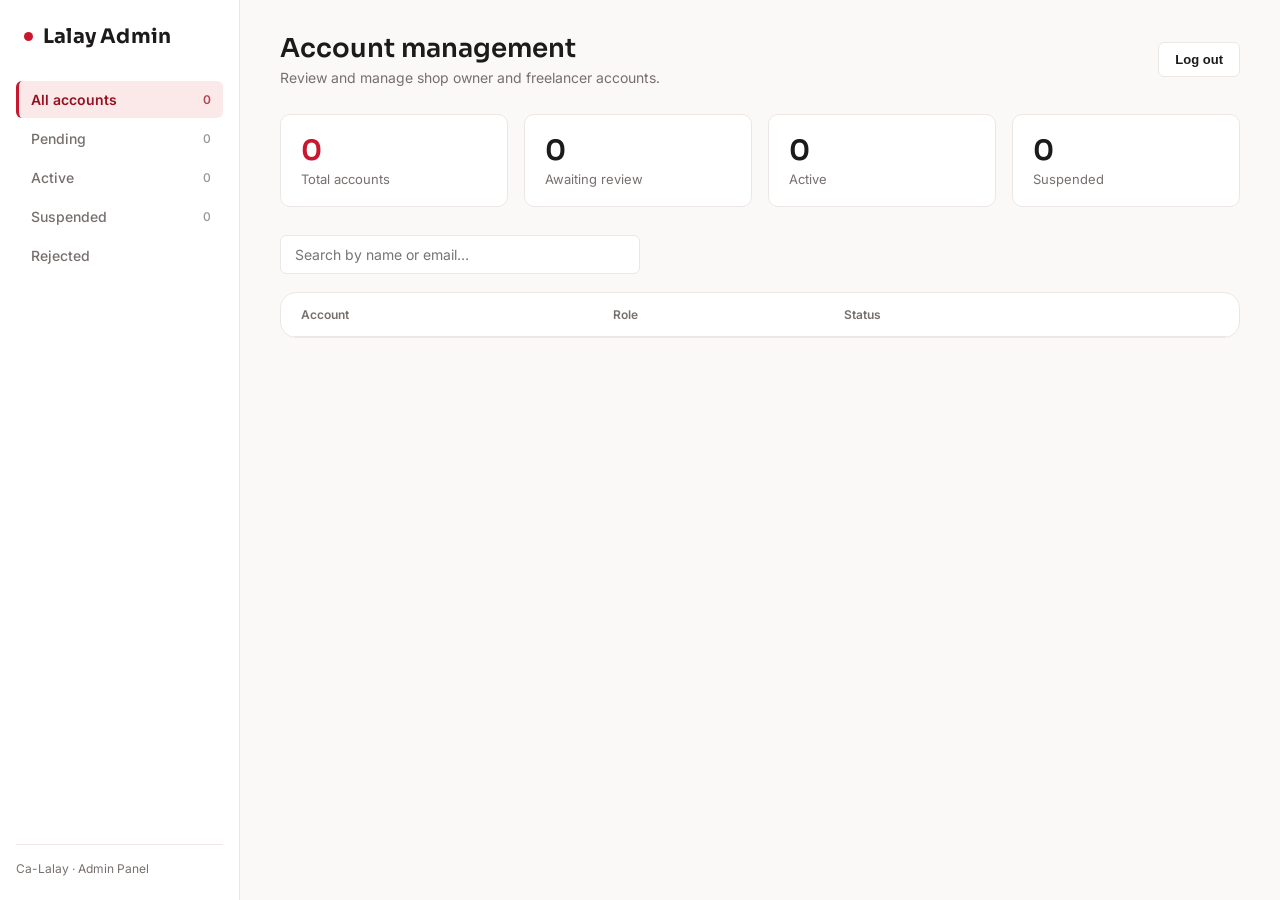
==== dashboard.html @ d4410b30 "initial commit" ====
<!doctype html>
<html lang="en">
  <head>
    <meta charset="UTF-8" />
    <meta name="viewport" content="width=device-width, initial-scale=1.0" />
    <title>Admin Dashboard</title>
    <link rel="preconnect" href="https://fonts.googleapis.com" />
    <link
      href="https://fonts.googleapis.com/css2?family=Inter:wght@400;500;600;700&family=Sora:wght@600;700&display=swap"
      rel="stylesheet"
    />
    <link rel="stylesheet" href="css/style.css" />
  </head>

  <body>
    <div class="shell">
      <!-- SIDEBAR -->
      <aside class="sidebar">
        <div class="brand-mark"><span class="dot"></span> Lalay Admin</div>

        <ul class="nav-group">
          <li
            class="nav-item is-active"
            data-filter="all"
            onclick="setFilter('all')"
          >
            <span>All accounts</span> <span class="count" id="countAll">0</span>
          </li>
          <li
            class="nav-item"
            data-filter="pending"
            onclick="setFilter('pending')"
          >
            <span>Pending</span> <span class="count" id="countPending">0</span>
          </li>
          <li
            class="nav-item"
            data-filter="active"
            onclick="setFilter('active')"
          >
            <span>Active</span> <span class="count" id="countActive">0</span>
          </li>
          <li
            class="nav-item"
            data-filter="suspended"
            onclick="setFilter('suspended')"
          >
            <span>Suspended</span>
            <span class="count" id="countSuspended">0</span>
          </li>
          <li
            class="nav-item"
            data-filter="rejected"
            onclick="setFilter('rejected')"
          >
            <span>Rejected</span>
          </li>
        </ul>

        <div class="sidebar-foot">Ca-Lalay &middot; Admin Panel</div>
      </aside>

      <!-- MAIN -->
      <main class="main">
        <div class="topbar">
          <div>
            <h1>Account management</h1>
            <p class="sub">
              Review and manage shop owner and freelancer accounts.
            </p>
          </div>
          <button id="logoutBtn" class="btn-logout">Log out</button>
        </div>

        <div class="stat-row">
          <div class="stat-card accent">
            <span class="value" id="countAllStat">0</span>
            <span class="label">Total accounts</span>
          </div>
          <div class="stat-card">
            <span class="value" id="countPendingStat">0</span>
            <span class="label">Awaiting review</span>
          </div>
          <div class="stat-card">
            <span class="value" id="countActiveStat">0</span>
            <span class="label">Active</span>
          </div>
          <div class="stat-card">
            <span class="value" id="countSuspendedStat">0</span>
            <span class="label">Suspended</span>
          </div>
        </div>

        <div class="toolbar">
          <input
            id="searchInput"
            class="search-input"
            type="text"
            placeholder="Search by name or email…"
          />
        </div>

        <div class="table-card">
          <table>
            <thead>
              <tr>
                <th>Account</th>
                <th>Role</th>
                <th>Status</th>
                <th></th>
              </tr>
            </thead>
            <tbody id="tableBody"></tbody>
          </table>

          <div id="emptyState" class="empty-state hidden">
            No accounts match this view.
          </div>
        </div>
      </main>
    </div>

    <!-- DETAIL PANEL -->
    <div id="panelOverlay" class="panel-overlay hidden">
      <div id="detailPanel" class="detail-panel">
        <div class="panel-header">
          <span>ACCOUNT DETAILS</span>
          <button id="closePanel" class="panel-close">&times;</button>
        </div>
        <div id="panelBody"></div>
      </div>
    </div>

    <!-- FULL IMAGE LIGHTBOX -->
    <div id="lightbox" class="lightbox hidden">
      <button id="closeLightbox" class="lightbox-close">&times;</button>
      <img id="lightboxImg" src="" alt="Submitted document" />
    </div>

    <script type="module" src="js/authCheck.js"></script>
    <script type="module" src="js/dashboard.js"></script>
  </body>
</html>
---- css/style.css ----
/* =========================================================
   TOKENS
========================================================= */
:root {
  --white: #ffffff;
  --surface: #faf9f8;
  --ink: #1c1a1a;
  --muted: #776f6d;
  --border: #ece7e5;

  --red: #c8172e;
  --red-dark: #96101f;
  --red-soft: #fbe9ea;

  --green: #1c7a45;
  --green-soft: #e7f5ec;
  --amber: #a6650a;
  --amber-soft: #fbf0dc;
  --orange: #b8501f;
  --orange-soft: #fbe9de;
  --slate: #3f3a39;
  --slate-soft: #ece9e8;

  --radius-sm: 6px;
  --radius-md: 10px;
  --radius-lg: 16px;

  --font-display: "Sora", sans-serif;
  --font-body: "Inter", sans-serif;
}

* {
  box-sizing: border-box;
}

html,
body {
  margin: 0;
  padding: 0;
  background: var(--surface);
  color: var(--ink);
  font-family: var(--font-body);
  -webkit-font-smoothing: antialiased;
}

.hidden {
  display: none !important;
}

/* =========================================================
   LOGIN PAGE
========================================================= */
.login-shell {
  min-height: 100vh;
  display: grid;
  grid-template-columns: 1.1fr 1fr;
}

.login-brand {
  background: linear-gradient(
    160deg,
    var(--red-dark) 0%,
    var(--red) 60%,
    #7a0c19 100%
  );
  color: var(--white);
  padding: 56px;
  display: flex;
  flex-direction: column;
  justify-content: space-between;
  position: relative;
  overflow: hidden;
}

.login-brand::after {
  content: "";
  position: absolute;
  right: -120px;
  bottom: -120px;
  width: 340px;
  height: 340px;
  border-radius: 50%;
  border: 1px solid rgba(255, 255, 255, 0.18);
}

.login-brand::before {
  content: "";
  position: absolute;
  right: -40px;
  bottom: -40px;
  width: 220px;
  height: 220px;
  border-radius: 50%;
  border: 1px solid rgba(255, 255, 255, 0.22);
}

.brand-mark {
  font-family: var(--font-display);
  font-weight: 700;
  font-size: 20px;
  letter-spacing: 0.01em;
  display: flex;
  align-items: center;
  gap: 10px;
}

.brand-mark .dot {
  width: 9px;
  height: 9px;
  background: var(--white);
  border-radius: 50%;
}

.brand-copy h1 {
  font-family: var(--font-display);
  font-size: 40px;
  line-height: 1.15;
  font-weight: 600;
  max-width: 9ch;
  margin: 0 0 16px;
}

.brand-copy p {
  font-size: 15px;
  line-height: 1.6;
  max-width: 34ch;
  color: rgba(255, 255, 255, 0.86);
  margin: 0;
}

.brand-foot {
  font-size: 13px;
  color: rgba(255, 255, 255, 0.7);
  position: relative;
  z-index: 1;
}

.login-form-side {
  display: flex;
  align-items: center;
  justify-content: center;
  padding: 40px;
}

.login-form-card {
  width: 100%;
  max-width: 360px;
}

.login-form-card h2 {
  font-family: var(--font-display);
  font-size: 24px;
  font-weight: 600;
  margin: 0 0 6px;
}

.login-form-card .sub {
  color: var(--muted);
  font-size: 14px;
  margin: 0 0 32px;
}

.field {
  margin-bottom: 18px;
}

.field label {
  display: block;
  font-size: 13px;
  font-weight: 600;
  color: var(--ink);
  margin-bottom: 6px;
}

.field input {
  width: 100%;
  padding: 11px 13px;
  border: 1px solid var(--border);
  border-radius: var(--radius-sm);
  font-size: 14px;
  font-family: var(--font-body);
  background: var(--white);
  transition:
    border-color 0.15s ease,
    box-shadow 0.15s ease;
}

.field input:focus {
  outline: none;
  border-color: var(--red);
  box-shadow: 0 0 0 3px var(--red-soft);
}

.error-msg {
  background: var(--red-soft);
  color: var(--red-dark);
  border: 1px solid #f3c6cb;
  padding: 10px 12px;
  border-radius: var(--radius-sm);
  font-size: 13px;
  margin-bottom: 18px;
}

.btn-primary {
  width: 100%;
  background: var(--red);
  color: var(--white);
  border: none;
  padding: 12px;
  border-radius: var(--radius-sm);
  font-size: 14px;
  font-weight: 600;
  font-family: var(--font-body);
  cursor: pointer;
  display: flex;
  align-items: center;
  justify-content: center;
  gap: 10px;
  transition: background 0.15s ease;
}

.btn-primary:hover {
  background: var(--red-dark);
}
.btn-primary:disabled {
  opacity: 0.75;
  cursor: default;
}

.spinner {
  width: 15px;
  height: 15px;
  border: 2px solid rgba(255, 255, 255, 0.4);
  border-top-color: var(--white);
  border-radius: 50%;
  animation: spin 0.7s linear infinite;
}

@keyframes spin {
  to {
    transform: rotate(360deg);
  }
}

.login-foot {
  text-align: center;
  color: var(--muted);
  font-size: 12.5px;
  margin-top: 22px;
}

@media (max-width: 860px) {
  .login-shell {
    grid-template-columns: 1fr;
  }
  .login-brand {
    display: none;
  }
}

/* =========================================================
   DASHBOARD SHELL
========================================================= */
.shell {
  display: grid;
  grid-template-columns: 240px 1fr;
  min-height: 100vh;
}

.sidebar {
  background: var(--white);
  border-right: 1px solid var(--border);
  padding: 24px 16px;
  display: flex;
  flex-direction: column;
}

.sidebar .brand-mark {
  color: var(--ink);
  padding: 0 8px;
  margin-bottom: 32px;
}

.sidebar .brand-mark .dot {
  background: var(--red);
}

.nav-group {
  list-style: none;
  margin: 0;
  padding: 0;
}

.nav-item {
  display: flex;
  align-items: center;
  justify-content: space-between;
  gap: 10px;
  padding: 10px 12px;
  border-radius: var(--radius-sm);
  color: var(--muted);
  font-size: 14px;
  font-weight: 500;
  cursor: pointer;
  margin-bottom: 2px;
  border-left: 3px solid transparent;
  transition:
    background 0.12s ease,
    color 0.12s ease;
}

.nav-item:hover {
  background: var(--surface);
  color: var(--ink);
}

.nav-item.is-active {
  background: var(--red-soft);
  color: var(--red-dark);
  border-left-color: var(--red);
  font-weight: 600;
}

.nav-item .count {
  font-size: 12px;
  color: inherit;
  opacity: 0.75;
}

.sidebar-foot {
  margin-top: auto;
  padding-top: 16px;
  border-top: 1px solid var(--border);
  font-size: 12px;
  color: var(--muted);
}

/* MAIN */
.main {
  padding: 32px 40px;
}

.topbar {
  display: flex;
  align-items: center;
  justify-content: space-between;
  margin-bottom: 28px;
}

.topbar h1 {
  font-family: var(--font-display);
  font-size: 26px;
  font-weight: 600;
  margin: 0;
}

.topbar .sub {
  color: var(--muted);
  font-size: 14px;
  margin: 4px 0 0;
}

.btn-logout {
  background: var(--white);
  border: 1px solid var(--border);
  color: var(--ink);
  padding: 9px 16px;
  border-radius: var(--radius-sm);
  font-size: 13px;
  font-weight: 600;
  cursor: pointer;
  transition:
    border-color 0.15s ease,
    color 0.15s ease;
}

.btn-logout:hover {
  border-color: var(--red);
  color: var(--red-dark);
}

/* STAT CARDS */
.stat-row {
  display: grid;
  grid-template-columns: repeat(4, 1fr);
  gap: 16px;
  margin-bottom: 28px;
}

.stat-card {
  background: var(--white);
  border: 1px solid var(--border);
  border-radius: var(--radius-md);
  padding: 18px 20px;
}

.stat-card .value {
  font-family: var(--font-display);
  font-size: 28px;
  font-weight: 600;
  display: block;
}

.stat-card .label {
  font-size: 13px;
  color: var(--muted);
  margin-top: 2px;
}

.stat-card.accent .value {
  color: var(--red);
}

/* SEARCH */
.toolbar {
  margin-bottom: 18px;
}

.search-input {
  width: 100%;
  max-width: 360px;
  padding: 10px 14px;
  border: 1px solid var(--border);
  border-radius: var(--radius-sm);
  font-size: 14px;
  font-family: var(--font-body);
  background: var(--white);
}

.search-input:focus {
  outline: none;
  border-color: var(--red);
  box-shadow: 0 0 0 3px var(--red-soft);
}

/* TABLE */
.table-card {
  background: var(--white);
  border: 1px solid var(--border);
  border-radius: var(--radius-lg);
  overflow: hidden;
}

table {
  width: 100%;
  border-collapse: collapse;
}

thead th {
  text-align: left;
  font-size: 12px;
  font-weight: 600;
  color: var(--muted);
  padding: 14px 20px;
  border-bottom: 1px solid var(--border);
}

tbody td {
  padding: 14px 20px;
  border-bottom: 1px solid var(--border);
  font-size: 14px;
  vertical-align: middle;
}

tbody tr:last-child td {
  border-bottom: none;
}
tbody tr:hover {
  background: var(--surface);
}

.account-cell {
  display: flex;
  align-items: center;
  gap: 12px;
}

.avatar {
  width: 36px;
  height: 36px;
  border-radius: 50%;
  overflow: hidden;
  display: flex;
  align-items: center;
  justify-content: center;
  background: var(--red-soft);
  color: var(--red-dark);
  font-weight: 600;
  font-size: 13px;
  flex-shrink: 0;
}

.avatar.avatar-lg {
  width: 56px;
  height: 56px;
  font-size: 18px;
}
.avatar-img {
  width: 100%;
  height: 100%;
  object-fit: cover;
}

.account-info {
  display: flex;
  flex-direction: column;
}
.account-name {
  font-weight: 600;
}
.account-email {
  font-size: 12.5px;
  color: var(--muted);
}

.role-pill {
  font-size: 12.5px;
  color: var(--slate);
  background: var(--slate-soft);
  padding: 4px 10px;
  border-radius: 100px;
}

.badge {
  display: inline-block;
  font-size: 11.5px;
  font-weight: 700;
  letter-spacing: 0.02em;
  padding: 4px 10px;
  border-radius: 100px;
}

.badge-active {
  background: var(--green-soft);
  color: var(--green);
}
.badge-pending {
  background: var(--amber-soft);
  color: var(--amber);
}
.badge-suspended {
  background: var(--orange-soft);
  color: var(--orange);
}
.badge-rejected {
  background: var(--red-soft);
  color: var(--red-dark);
}
.badge-terminated {
  background: var(--slate-soft);
  color: var(--slate);
}
.badge-default {
  background: var(--slate-soft);
  color: var(--slate);
}

.col-actions {
  text-align: right;
}

.viewBtn {
  background: var(--white);
  border: 1px solid var(--border);
  color: var(--ink);
  padding: 7px 14px;
  border-radius: var(--radius-sm);
  font-size: 13px;
  font-weight: 600;
  cursor: pointer;
  transition:
    border-color 0.15s ease,
    color 0.15s ease;
}

.viewBtn:hover {
  border-color: var(--red);
  color: var(--red-dark);
}

.empty-state {
  text-align: center;
  padding: 60px 20px;
  color: var(--muted);
  font-size: 14px;
}

/* =========================================================
   DETAIL PANEL (slide-in)
========================================================= */
.panel-overlay {
  position: fixed;
  inset: 0;
  background: rgba(28, 26, 26, 0);
  display: flex;
  justify-content: flex-end;
  z-index: 50;
  transition: background 0.2s ease;
}

.panel-overlay.is-open {
  background: rgba(28, 26, 26, 0.4);
}

.detail-panel {
  width: 400px;
  max-width: 90vw;
  height: 100%;
  background: var(--white);
  box-shadow: -12px 0 30px rgba(28, 26, 26, 0.08);
  padding: 28px;
  transform: translateX(100%);
  transition: transform 0.22s ease;
  overflow-y: auto;
}

.panel-overlay.is-open .detail-panel {
  transform: translateX(0);
}

.panel-header {
  display: flex;
  justify-content: space-between;
  align-items: center;
  margin-bottom: 20px;
}

.panel-header span {
  font-size: 12px;
  font-weight: 700;
  letter-spacing: 0.04em;
  color: var(--muted);
}

.panel-close {
  background: none;
  border: none;
  font-size: 18px;
  color: var(--muted);
  cursor: pointer;
  line-height: 1;
  padding: 4px;
}

.panel-close:hover {
  color: var(--red);
}

.panel-hero {
  display: flex;
  align-items: center;
  gap: 14px;
  margin-bottom: 22px;
}

.panel-hero h3 {
  font-family: var(--font-display);
  font-size: 18px;
  font-weight: 600;
  margin: 0 0 6px;
}

.detail-list {
  display: grid;
  gap: 14px;
  margin: 0 0 26px;
}

.detail-list > div {
  display: flex;
  justify-content: space-between;
  gap: 12px;
  padding-bottom: 12px;
  border-bottom: 1px solid var(--border);
}

.detail-list dt {
  font-size: 12.5px;
  color: var(--muted);
  font-weight: 600;
}

.detail-list dd {
  margin: 0;
  font-size: 13.5px;
  text-align: right;
}

.doc-section {
  margin-bottom: 26px;
}

.doc-label {
  display: block;
  font-size: 12.5px;
  font-weight: 600;
  color: var(--muted);
  margin-bottom: 10px;
}

.doc-thumb {
  position: relative;
  display: block;
  width: 100%;
  padding: 0;
  border: 1px solid var(--border);
  border-radius: var(--radius-md);
  overflow: hidden;
  cursor: pointer;
  background: var(--surface);
}

.doc-thumb img {
  display: block;
  width: 100%;
  height: 160px;
  object-fit: cover;
}

.doc-thumb-hint {
  position: absolute;
  inset: auto 0 0 0;
  background: rgba(28, 26, 26, 0.65);
  color: var(--white);
  font-size: 12px;
  font-weight: 600;
  text-align: center;
  padding: 8px;
  opacity: 0;
  transition: opacity 0.15s ease;
}

.doc-thumb:hover .doc-thumb-hint {
  opacity: 1;
}

.doc-empty {
  font-size: 13px;
  color: var(--muted);
  margin: 0;
}

.panel-actions {
  display: grid;
  grid-template-columns: 1fr 1fr 1fr;
  gap: 10px;
}

/* =========================================================
   LIGHTBOX (full document view)
========================================================= */
.lightbox {
  position: fixed;
  inset: 0;
  z-index: 60;
  background: rgba(20, 18, 18, 0);
  display: flex;
  align-items: center;
  justify-content: center;
  padding: 40px;
  transition: background 0.2s ease;
}

.lightbox.is-open {
  background: rgba(20, 18, 18, 0.82);
}

.lightbox img {
  max-width: 100%;
  max-height: 100%;
  border-radius: var(--radius-md);
  opacity: 0;
  transform: scale(0.97);
  transition:
    opacity 0.2s ease,
    transform 0.2s ease;
}

.lightbox.is-open img {
  opacity: 1;
  transform: scale(1);
}

.lightbox-close {
  position: absolute;
  top: 24px;
  right: 28px;
  background: none;
  border: none;
  color: var(--white);
  font-size: 30px;
  line-height: 1;
  cursor: pointer;
}

.action-btn {
  border: none;
  padding: 11px;
  border-radius: var(--radius-sm);
  font-size: 13px;
  font-weight: 600;
  cursor: pointer;
  color: var(--white);
  transition: filter 0.12s ease;
}

.action-btn:hover {
  filter: brightness(0.92);
}

.action-approve {
  background: var(--green);
}
.action-reject {
  background: var(--red);
}
.action-suspend {
  background: var(--orange);
}

@media (max-width: 960px) {
  .shell {
    grid-template-columns: 1fr;
  }
  .sidebar {
    border-right: none;
    border-bottom: 1px solid var(--border);
    flex-direction: row;
    overflow-x: auto;
    align-items: center;
  }
  .sidebar .brand-mark {
    margin-bottom: 0;
    margin-right: 16px;
  }
  .nav-group {
    display: flex;
    gap: 4px;
  }
  .nav-item {
    border-left: none;
    border-bottom: 3px solid transparent;
    white-space: nowrap;
  }
  .nav-item.is-active {
    border-left-color: transparent;
    border-bottom-color: var(--red);
  }
  .sidebar-foot {
    display: none;
  }
  .main {
    padding: 24px;
  }
  .stat-row {
    grid-template-columns: repeat(2, 1fr);
  }
}
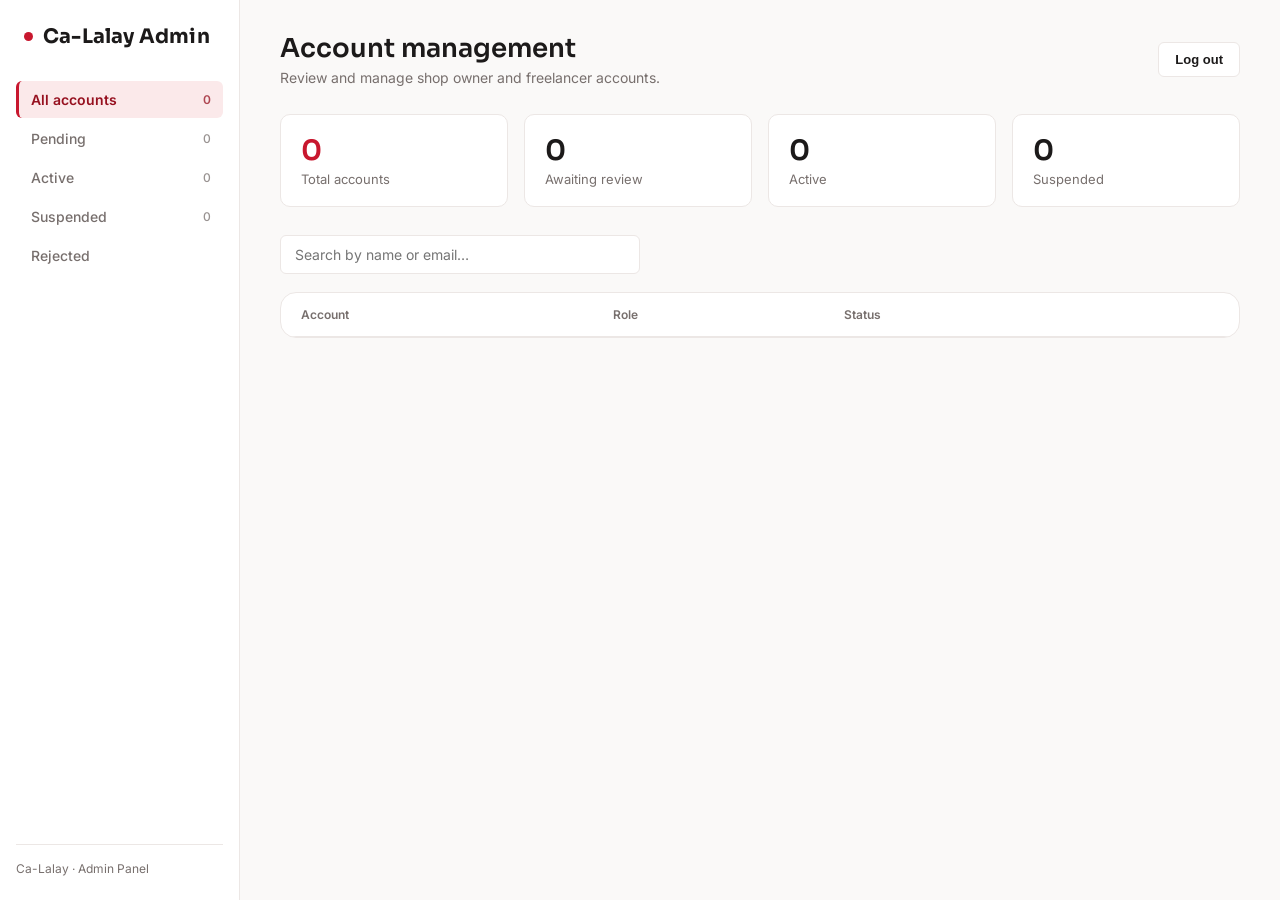
==== commit 296cf1b9: "text changes" ====
--- a/dashboard.html
+++ b/dashboard.html
@@ -16,7 +16,7 @@
     <div class="shell">
       <!-- SIDEBAR -->
       <aside class="sidebar">
-        <div class="brand-mark"><span class="dot"></span> Lalay Admin</div>
+        <div class="brand-mark"><span class="dot"></span> Ca-Lalay Admin</div>
 
         <ul class="nav-group">
           <li
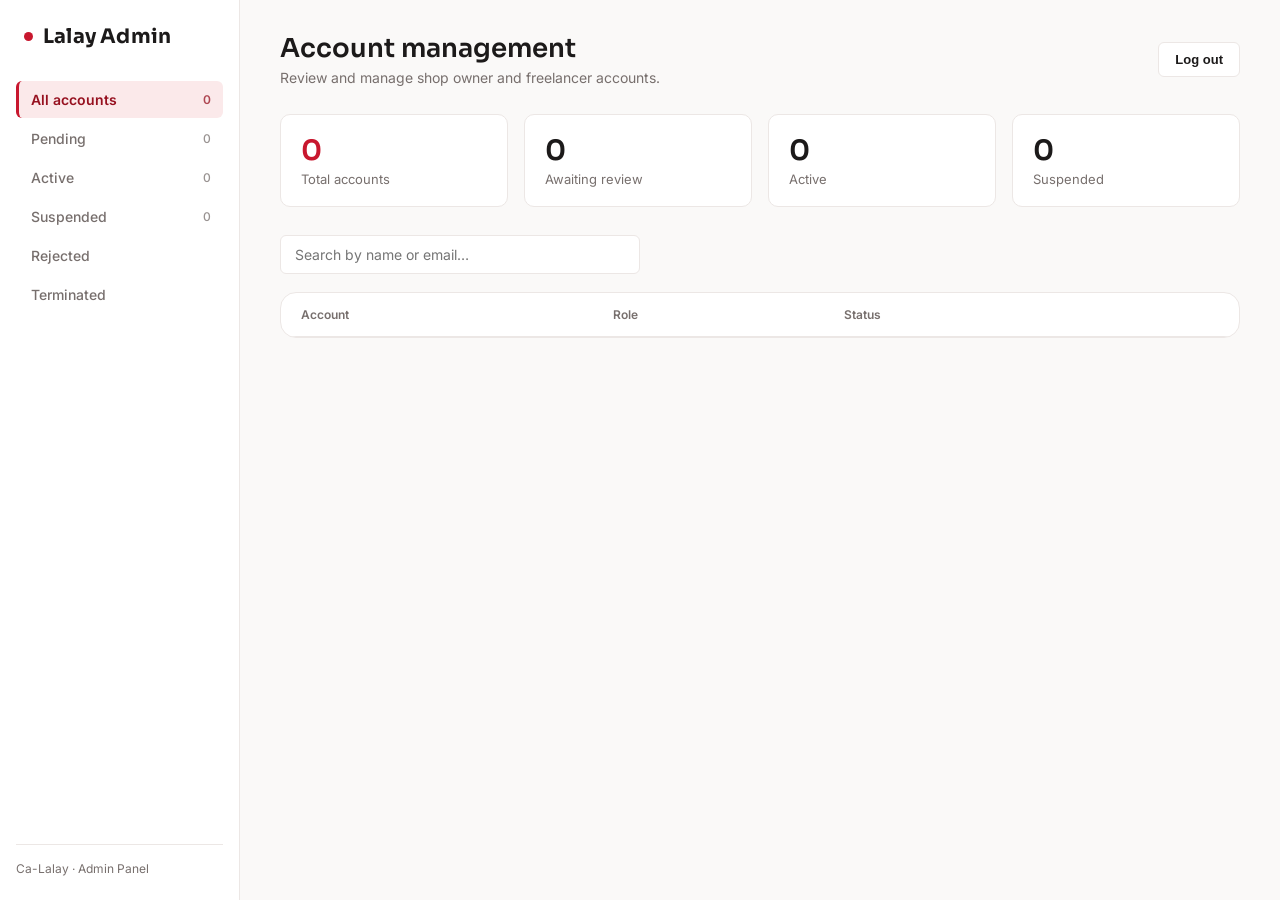
==== commit a48536b4: "updated flow" ====
--- a/dashboard.html
+++ b/dashboard.html
@@ -16,7 +16,7 @@
     <div class="shell">
       <!-- SIDEBAR -->
       <aside class="sidebar">
-        <div class="brand-mark"><span class="dot"></span> Ca-Lalay Admin</div>
+        <div class="brand-mark"><span class="dot"></span> Lalay Admin</div>
 
         <ul class="nav-group">
           <li
@@ -54,6 +54,13 @@
             onclick="setFilter('rejected')"
           >
             <span>Rejected</span>
+          </li>
+          <li
+            class="nav-item"
+            data-filter="terminated"
+            onclick="setFilter('terminated')"
+          >
+            <span>Terminated</span>
           </li>
         </ul>
 
@@ -137,6 +144,25 @@
       <img id="lightboxImg" src="" alt="Submitted document" />
     </div>
 
+    <!-- REASON MODAL (reject / suspend) -->
+    <div id="reasonModal" class="reason-overlay hidden">
+      <div class="reason-modal">
+        <h3 id="reasonModalTitle">Provide a reason</h3>
+        <textarea
+          id="reasonInput"
+          rows="4"
+          placeholder="Enter reason…"
+        ></textarea>
+        <p id="reasonError" class="error-msg hidden"></p>
+        <div class="reason-actions">
+          <button id="reasonCancelBtn" class="btn-logout">Cancel</button>
+          <button id="reasonConfirmBtn" class="btn-primary reason-confirm">
+            Confirm
+          </button>
+        </div>
+      </div>
+    </div>
+
     <script type="module" src="js/authCheck.js"></script>
     <script type="module" src="js/dashboard.js"></script>
   </body>
--- a/css/style.css
+++ b/css/style.css
@@ -741,9 +741,18 @@
 }
 
 .panel-actions {
-  display: grid;
-  grid-template-columns: 1fr 1fr 1fr;
+  display: flex;
+  flex-wrap: wrap;
   gap: 10px;
+}
+
+.panel-actions .action-btn {
+  flex: 1 1 auto;
+  min-width: 120px;
+}
+
+.panel-actions .doc-empty {
+  width: 100%;
 }
 
 /* =========================================================
@@ -793,6 +802,80 @@
   cursor: pointer;
 }
 
+/* =========================================================
+   REASON MODAL (reject / suspend)
+========================================================= */
+.reason-overlay {
+  position: fixed;
+  inset: 0;
+  z-index: 70;
+  background: rgba(28, 26, 26, 0);
+  display: flex;
+  align-items: center;
+  justify-content: center;
+  padding: 20px;
+  transition: background 0.2s ease;
+}
+
+.reason-overlay.is-open {
+  background: rgba(28, 26, 26, 0.45);
+}
+
+.reason-modal {
+  width: 100%;
+  max-width: 420px;
+  background: var(--white);
+  border-radius: var(--radius-lg);
+  padding: 26px;
+  transform: translateY(10px) scale(0.98);
+  opacity: 0;
+  transition:
+    transform 0.2s ease,
+    opacity 0.2s ease;
+}
+
+.reason-overlay.is-open .reason-modal {
+  transform: translateY(0) scale(1);
+  opacity: 1;
+}
+
+.reason-modal h3 {
+  font-family: var(--font-display);
+  font-size: 18px;
+  font-weight: 600;
+  margin: 0 0 16px;
+}
+
+.reason-modal textarea {
+  width: 100%;
+  border: 1px solid var(--border);
+  border-radius: var(--radius-sm);
+  padding: 11px 13px;
+  font-size: 14px;
+  font-family: var(--font-body);
+  resize: vertical;
+  min-height: 90px;
+  margin-bottom: 12px;
+}
+
+.reason-modal textarea:focus {
+  outline: none;
+  border-color: var(--red);
+  box-shadow: 0 0 0 3px var(--red-soft);
+}
+
+.reason-actions {
+  display: flex;
+  justify-content: flex-end;
+  gap: 10px;
+  margin-top: 6px;
+}
+
+.reason-confirm {
+  width: auto;
+  padding: 10px 20px;
+}
+
 .action-btn {
   border: none;
   padding: 11px;
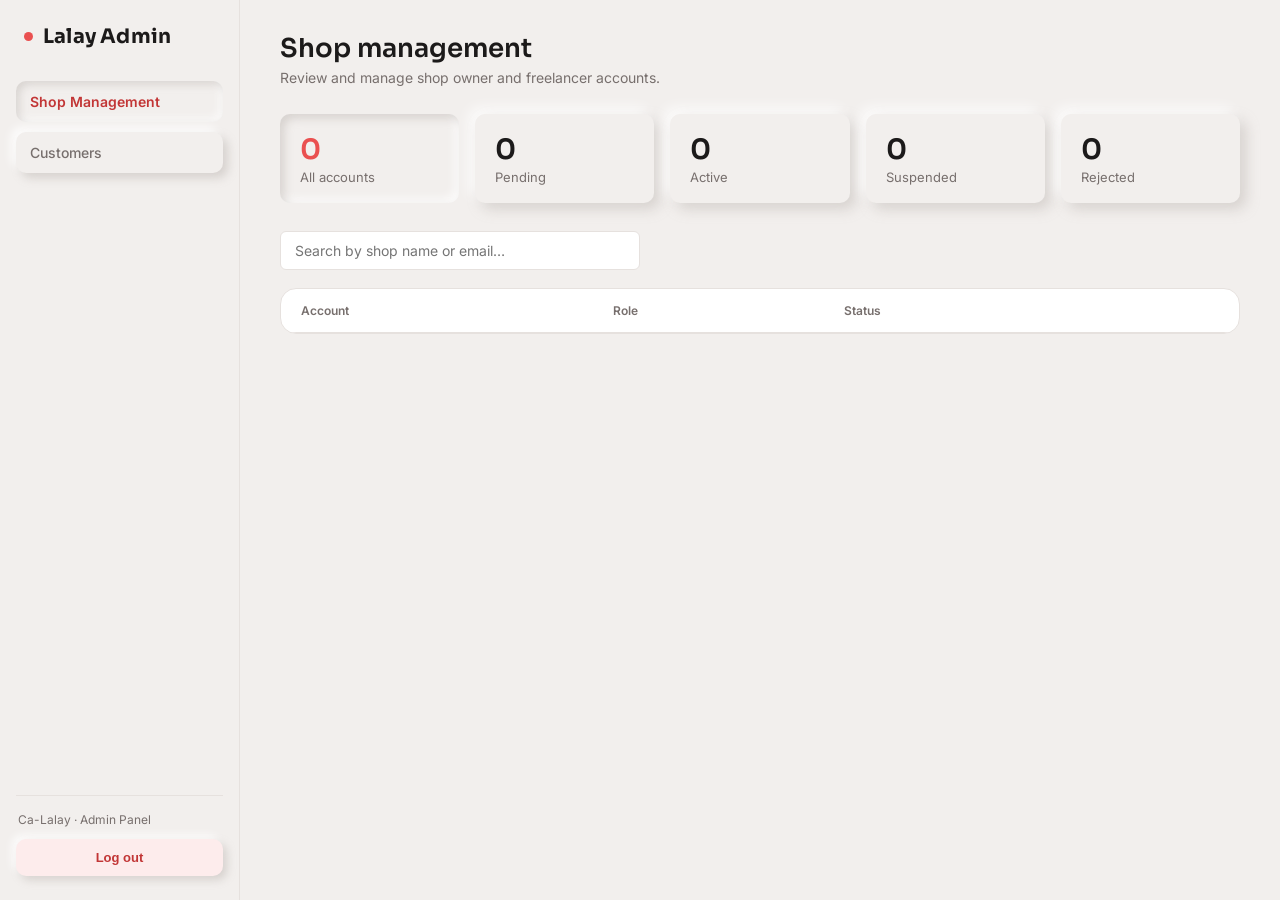
==== commit 24a58ffa: "shop account suspension: disable also all the services of the shop that is suspended" ====
--- a/dashboard.html
+++ b/dashboard.html
@@ -21,109 +21,145 @@
         <ul class="nav-group">
           <li
             class="nav-item is-active"
-            data-filter="all"
-            onclick="setFilter('all')"
+            data-view="shop"
+            onclick="setView('shop')"
           >
-            <span>All accounts</span> <span class="count" id="countAll">0</span>
+            <span>Shop Management</span>
+            <span id="navPendingBadge" class="nav-badge hidden">0</span>
           </li>
           <li
             class="nav-item"
-            data-filter="pending"
-            onclick="setFilter('pending')"
+            data-view="customers"
+            onclick="setView('customers')"
           >
-            <span>Pending</span> <span class="count" id="countPending">0</span>
-          </li>
-          <li
-            class="nav-item"
-            data-filter="active"
-            onclick="setFilter('active')"
-          >
-            <span>Active</span> <span class="count" id="countActive">0</span>
-          </li>
-          <li
-            class="nav-item"
-            data-filter="suspended"
-            onclick="setFilter('suspended')"
-          >
-            <span>Suspended</span>
-            <span class="count" id="countSuspended">0</span>
-          </li>
-          <li
-            class="nav-item"
-            data-filter="rejected"
-            onclick="setFilter('rejected')"
-          >
-            <span>Rejected</span>
-          </li>
-          <li
-            class="nav-item"
-            data-filter="terminated"
-            onclick="setFilter('terminated')"
-          >
-            <span>Terminated</span>
+            <span>Customers</span>
           </li>
         </ul>
 
-        <div class="sidebar-foot">Ca-Lalay &middot; Admin Panel</div>
+        <div class="sidebar-foot">
+          <p class="sidebar-caption">Ca-Lalay &middot; Admin Panel</p>
+          <button id="logoutBtn" class="btn-logout">Log out</button>
+        </div>
       </aside>
 
       <!-- MAIN -->
       <main class="main">
         <div class="topbar">
           <div>
-            <h1>Account management</h1>
-            <p class="sub">
+            <h1 id="topbarTitle">Shop management</h1>
+            <p class="sub" id="topbarSub">
               Review and manage shop owner and freelancer accounts.
             </p>
           </div>
-          <button id="logoutBtn" class="btn-logout">Log out</button>
-        </div>
-
-        <div class="stat-row">
-          <div class="stat-card accent">
-            <span class="value" id="countAllStat">0</span>
-            <span class="label">Total accounts</span>
-          </div>
-          <div class="stat-card">
-            <span class="value" id="countPendingStat">0</span>
-            <span class="label">Awaiting review</span>
-          </div>
-          <div class="stat-card">
-            <span class="value" id="countActiveStat">0</span>
-            <span class="label">Active</span>
-          </div>
-          <div class="stat-card">
-            <span class="value" id="countSuspendedStat">0</span>
-            <span class="label">Suspended</span>
-          </div>
-        </div>
-
-        <div class="toolbar">
-          <input
-            id="searchInput"
-            class="search-input"
-            type="text"
-            placeholder="Search by name or email…"
-          />
-        </div>
-
-        <div class="table-card">
-          <table>
-            <thead>
-              <tr>
-                <th>Account</th>
-                <th>Role</th>
-                <th>Status</th>
-                <th></th>
-              </tr>
-            </thead>
-            <tbody id="tableBody"></tbody>
-          </table>
-
-          <div id="emptyState" class="empty-state hidden">
-            No accounts match this view.
-          </div>
-        </div>
+        </div>
+
+        <!-- SHOP MANAGEMENT VIEW -->
+        <section id="shopView">
+          <div class="filter-row">
+            <button
+              type="button"
+              class="filter-card is-active"
+              data-filter="all"
+              onclick="setShopFilter('all')"
+            >
+              <span class="filter-value" id="countAllValue">0</span>
+              <span class="filter-label">All accounts</span>
+            </button>
+            <button
+              type="button"
+              class="filter-card"
+              data-filter="pending"
+              onclick="setShopFilter('pending')"
+            >
+              <span class="filter-value" id="countPendingValue">0</span>
+              <span class="filter-label">Pending</span>
+            </button>
+            <button
+              type="button"
+              class="filter-card"
+              data-filter="active"
+              onclick="setShopFilter('active')"
+            >
+              <span class="filter-value" id="countActiveValue">0</span>
+              <span class="filter-label">Active</span>
+            </button>
+            <button
+              type="button"
+              class="filter-card"
+              data-filter="suspended"
+              onclick="setShopFilter('suspended')"
+            >
+              <span class="filter-value" id="countSuspendedValue">0</span>
+              <span class="filter-label">Suspended</span>
+            </button>
+            <button
+              type="button"
+              class="filter-card"
+              data-filter="rejected"
+              onclick="setShopFilter('rejected')"
+            >
+              <span class="filter-value" id="countRejectedValue">0</span>
+              <span class="filter-label">Rejected</span>
+            </button>
+          </div>
+
+          <div class="toolbar">
+            <input
+              id="searchInput"
+              class="search-input"
+              type="text"
+              placeholder="Search by shop name or email…"
+            />
+          </div>
+
+          <div class="table-card">
+            <table>
+              <thead>
+                <tr>
+                  <th>Account</th>
+                  <th>Role</th>
+                  <th>Status</th>
+                  <th></th>
+                </tr>
+              </thead>
+              <tbody id="tableBody"></tbody>
+            </table>
+
+            <div id="emptyState" class="empty-state hidden">
+              No accounts match this view.
+            </div>
+          </div>
+        </section>
+
+        <!-- CUSTOMERS VIEW -->
+        <section id="customersView" class="hidden">
+          <div class="toolbar">
+            <input
+              id="customerSearchInput"
+              class="search-input"
+              type="text"
+              placeholder="Search by name or email…"
+            />
+          </div>
+
+          <div class="table-card">
+            <table>
+              <thead>
+                <tr>
+                  <th>Customer</th>
+                  <th>Contact</th>
+                  <th>Status</th>
+                  <th></th>
+                </tr>
+              </thead>
+              <tbody id="customerTableBody"></tbody>
+            </table>
+
+            <div id="customerEmptyState" class="empty-state hidden">
+              No customers match your search.
+            </div>
+          </div>
+        </section>
       </main>
     </div>
 
@@ -155,8 +191,22 @@
         ></textarea>
         <p id="reasonError" class="error-msg hidden"></p>
         <div class="reason-actions">
-          <button id="reasonCancelBtn" class="btn-logout">Cancel</button>
+          <button id="reasonCancelBtn" class="btn-secondary">Cancel</button>
           <button id="reasonConfirmBtn" class="btn-primary reason-confirm">
+            Confirm
+          </button>
+        </div>
+      </div>
+    </div>
+
+    <!-- CONFIRM MODAL (approve, etc.) -->
+    <div id="confirmModal" class="reason-overlay hidden">
+      <div class="reason-modal">
+        <h3 id="confirmModalTitle">Confirm action</h3>
+        <p id="confirmModalMessage" class="confirm-message"></p>
+        <div class="reason-actions">
+          <button id="confirmCancelBtn" class="btn-secondary">Cancel</button>
+          <button id="confirmConfirmBtn" class="btn-primary reason-confirm">
             Confirm
           </button>
         </div>
--- a/css/style.css
+++ b/css/style.css
@@ -3,14 +3,15 @@
 ========================================================= */
 :root {
   --white: #ffffff;
-  --surface: #faf9f8;
+  --surface: #f2efed;
   --ink: #1c1a1a;
   --muted: #776f6d;
-  --border: #ece7e5;
-
-  --red: #c8172e;
-  --red-dark: #96101f;
-  --red-soft: #fbe9ea;
+  --border: #e6e1de;
+
+  --red: #ea5050;
+  --red-dark: #c23636;
+  --red-darker: #8f2323;
+  --red-soft: #fdecec;
 
   --green: #1c7a45;
   --green-soft: #e7f5ec;
@@ -25,6 +26,9 @@
   --radius-md: 10px;
   --radius-lg: 16px;
 
+  --neu-light: rgba(255, 255, 255, 0.85);
+  --neu-dark: rgba(163, 155, 150, 0.35);
+
   --font-display: "Sora", sans-serif;
   --font-body: "Inter", sans-serif;
 }
@@ -47,6 +51,18 @@
   display: none !important;
 }
 
+.neu-raised {
+  box-shadow:
+    6px 6px 14px var(--neu-dark),
+    -6px -6px 14px var(--neu-light);
+}
+
+.neu-inset {
+  box-shadow:
+    inset 4px 4px 10px var(--neu-dark),
+    inset -4px -4px 10px var(--neu-light);
+}
+
 /* =========================================================
    LOGIN PAGE
 ========================================================= */
@@ -61,7 +77,7 @@
     160deg,
     var(--red-dark) 0%,
     var(--red) 60%,
-    #7a0c19 100%
+    var(--red-darker) 100%
   );
   color: var(--white);
   padding: 56px;
@@ -268,7 +284,7 @@
 }
 
 .sidebar {
-  background: var(--white);
+  background: var(--surface);
   border-right: 1px solid var(--border);
   padding: 24px 16px;
   display: flex;
@@ -296,43 +312,59 @@
   align-items: center;
   justify-content: space-between;
   gap: 10px;
-  padding: 10px 12px;
-  border-radius: var(--radius-sm);
+  padding: 12px 14px;
+  border-radius: var(--radius-md);
   color: var(--muted);
   font-size: 14px;
   font-weight: 500;
   cursor: pointer;
-  margin-bottom: 2px;
-  border-left: 3px solid transparent;
+  margin-bottom: 10px;
+  background: var(--surface);
+  box-shadow:
+    5px 5px 10px var(--neu-dark),
+    -5px -5px 10px var(--neu-light);
   transition:
-    background 0.12s ease,
-    color 0.12s ease;
+    box-shadow 0.15s ease,
+    color 0.15s ease;
 }
 
 .nav-item:hover {
-  background: var(--surface);
   color: var(--ink);
 }
 
 .nav-item.is-active {
-  background: var(--red-soft);
   color: var(--red-dark);
-  border-left-color: var(--red);
-  font-weight: 600;
-}
-
-.nav-item .count {
-  font-size: 12px;
-  color: inherit;
-  opacity: 0.75;
+  font-weight: 600;
+  box-shadow:
+    inset 3px 3px 8px var(--neu-dark),
+    inset -3px -3px 8px var(--neu-light);
+}
+
+.nav-badge {
+  background: var(--red);
+  color: var(--white);
+  font-size: 11px;
+  font-weight: 700;
+  min-width: 20px;
+  height: 20px;
+  padding: 0 6px;
+  border-radius: 100px;
+  display: inline-flex;
+  align-items: center;
+  justify-content: center;
 }
 
 .sidebar-foot {
   margin-top: auto;
   padding-top: 16px;
   border-top: 1px solid var(--border);
+}
+
+.sidebar-caption {
   font-size: 12px;
   color: var(--muted);
+  margin: 0 0 12px;
+  padding: 0 2px;
 }
 
 /* MAIN */
@@ -361,54 +393,79 @@
 }
 
 .btn-logout {
-  background: var(--white);
-  border: 1px solid var(--border);
-  color: var(--ink);
-  padding: 9px 16px;
-  border-radius: var(--radius-sm);
+  width: 100%;
+  background: var(--red-soft);
+  border: none;
+  color: var(--red-dark);
+  padding: 11px 16px;
+  border-radius: var(--radius-md);
   font-size: 13px;
   font-weight: 600;
   cursor: pointer;
+  box-shadow:
+    4px 4px 9px var(--neu-dark),
+    -4px -4px 9px var(--neu-light);
   transition:
-    border-color 0.15s ease,
-    color 0.15s ease;
+    box-shadow 0.15s ease,
+    background 0.15s ease;
 }
 
 .btn-logout:hover {
-  border-color: var(--red);
-  color: var(--red-dark);
-}
-
-/* STAT CARDS */
-.stat-row {
+  background: var(--red);
+  color: var(--white);
+}
+
+/* FILTER / STAT CARDS */
+.filter-row {
   display: grid;
-  grid-template-columns: repeat(4, 1fr);
+  grid-template-columns: repeat(5, 1fr);
   gap: 16px;
   margin-bottom: 28px;
 }
 
-.stat-card {
-  background: var(--white);
-  border: 1px solid var(--border);
+.filter-card {
+  background: var(--surface);
+  border: none;
   border-radius: var(--radius-md);
   padding: 18px 20px;
-}
-
-.stat-card .value {
+  text-align: left;
+  cursor: pointer;
+  font-family: var(--font-body);
+  box-shadow:
+    6px 6px 14px var(--neu-dark),
+    -6px -6px 14px var(--neu-light);
+  transition: box-shadow 0.15s ease;
+}
+
+.filter-card:hover {
+  box-shadow:
+    3px 3px 8px var(--neu-dark),
+    -3px -3px 8px var(--neu-light);
+}
+
+.filter-card.is-active {
+  box-shadow:
+    inset 4px 4px 10px var(--neu-dark),
+    inset -4px -4px 10px var(--neu-light);
+}
+
+.filter-value {
   font-family: var(--font-display);
   font-size: 28px;
   font-weight: 600;
   display: block;
-}
-
-.stat-card .label {
+  color: var(--ink);
+}
+
+.filter-card.is-active .filter-value {
+  color: var(--red);
+}
+
+.filter-label {
   font-size: 13px;
   color: var(--muted);
   margin-top: 2px;
-}
-
-.stat-card.accent .value {
-  color: var(--red);
+  display: block;
 }
 
 /* SEARCH */
@@ -546,10 +603,6 @@
   background: var(--red-soft);
   color: var(--red-dark);
 }
-.badge-terminated {
-  background: var(--slate-soft);
-  color: var(--slate);
-}
 .badge-default {
   background: var(--slate-soft);
   color: var(--slate);
@@ -560,22 +613,22 @@
 }
 
 .viewBtn {
-  background: var(--white);
-  border: 1px solid var(--border);
-  color: var(--ink);
-  padding: 7px 14px;
+  background: var(--red-soft);
+  border: none;
+  color: var(--red-dark);
+  padding: 7px 16px;
   border-radius: var(--radius-sm);
   font-size: 13px;
   font-weight: 600;
   cursor: pointer;
   transition:
-    border-color 0.15s ease,
+    background 0.15s ease,
     color 0.15s ease;
 }
 
 .viewBtn:hover {
-  border-color: var(--red);
-  color: var(--red-dark);
+  background: var(--red);
+  color: var(--white);
 }
 
 .empty-state {
@@ -846,6 +899,13 @@
   margin: 0 0 16px;
 }
 
+.confirm-message {
+  font-size: 14px;
+  color: var(--muted);
+  line-height: 1.5;
+  margin: 0 0 20px;
+}
+
 .reason-modal textarea {
   width: 100%;
   border: 1px solid var(--border);
@@ -871,6 +931,27 @@
   margin-top: 6px;
 }
 
+.btn-secondary {
+  background: var(--surface);
+  border: none;
+  color: var(--ink);
+  padding: 10px 18px;
+  border-radius: var(--radius-sm);
+  font-size: 13px;
+  font-weight: 600;
+  cursor: pointer;
+  box-shadow:
+    4px 4px 9px var(--neu-dark),
+    -4px -4px 9px var(--neu-light);
+  transition: box-shadow 0.15s ease;
+}
+
+.btn-secondary:hover {
+  box-shadow:
+    inset 3px 3px 7px var(--neu-dark),
+    inset -3px -3px 7px var(--neu-light);
+}
+
 .reason-confirm {
   width: auto;
   padding: 10px 20px;
@@ -918,24 +999,102 @@
   }
   .nav-group {
     display: flex;
-    gap: 4px;
+    gap: 8px;
   }
   .nav-item {
-    border-left: none;
-    border-bottom: 3px solid transparent;
     white-space: nowrap;
-  }
-  .nav-item.is-active {
-    border-left-color: transparent;
-    border-bottom-color: var(--red);
+    margin-bottom: 0;
   }
   .sidebar-foot {
+    margin-top: 0;
+    margin-left: auto;
+    padding-top: 0;
+    border-top: none;
+    display: flex;
+    align-items: center;
+    flex-shrink: 0;
+  }
+  .sidebar-caption {
     display: none;
+  }
+  .btn-logout {
+    width: auto;
+    white-space: nowrap;
   }
   .main {
     padding: 24px;
   }
-  .stat-row {
+  .filter-row {
     grid-template-columns: repeat(2, 1fr);
   }
 }
+
+@media (max-width: 640px) {
+  .main {
+    padding: 16px;
+  }
+
+  .topbar h1 {
+    font-size: 21px;
+  }
+  .topbar .sub {
+    font-size: 13px;
+  }
+
+  .filter-row {
+    grid-template-columns: repeat(2, 1fr);
+    gap: 10px;
+    margin-bottom: 20px;
+  }
+  .filter-card {
+    padding: 14px 16px;
+  }
+  .filter-value {
+    font-size: 22px;
+  }
+
+  .search-input {
+    max-width: 100%;
+  }
+
+  /* Let the table scroll sideways instead of squeezing columns unreadably */
+  .table-card {
+    overflow-x: auto;
+  }
+  table {
+    min-width: 620px;
+  }
+
+  .account-cell {
+    gap: 10px;
+  }
+
+  .detail-panel {
+    width: 100%;
+    max-width: 100%;
+    padding: 22px;
+  }
+  .panel-actions .action-btn {
+    flex: 1 1 100%;
+  }
+
+  .doc-thumb img {
+    height: 130px;
+  }
+
+  .reason-modal {
+    padding: 20px;
+  }
+
+  .login-form-side {
+    padding: 24px;
+  }
+
+  .lightbox {
+    padding: 16px;
+  }
+  .lightbox-close {
+    top: 12px;
+    right: 16px;
+  }
+}
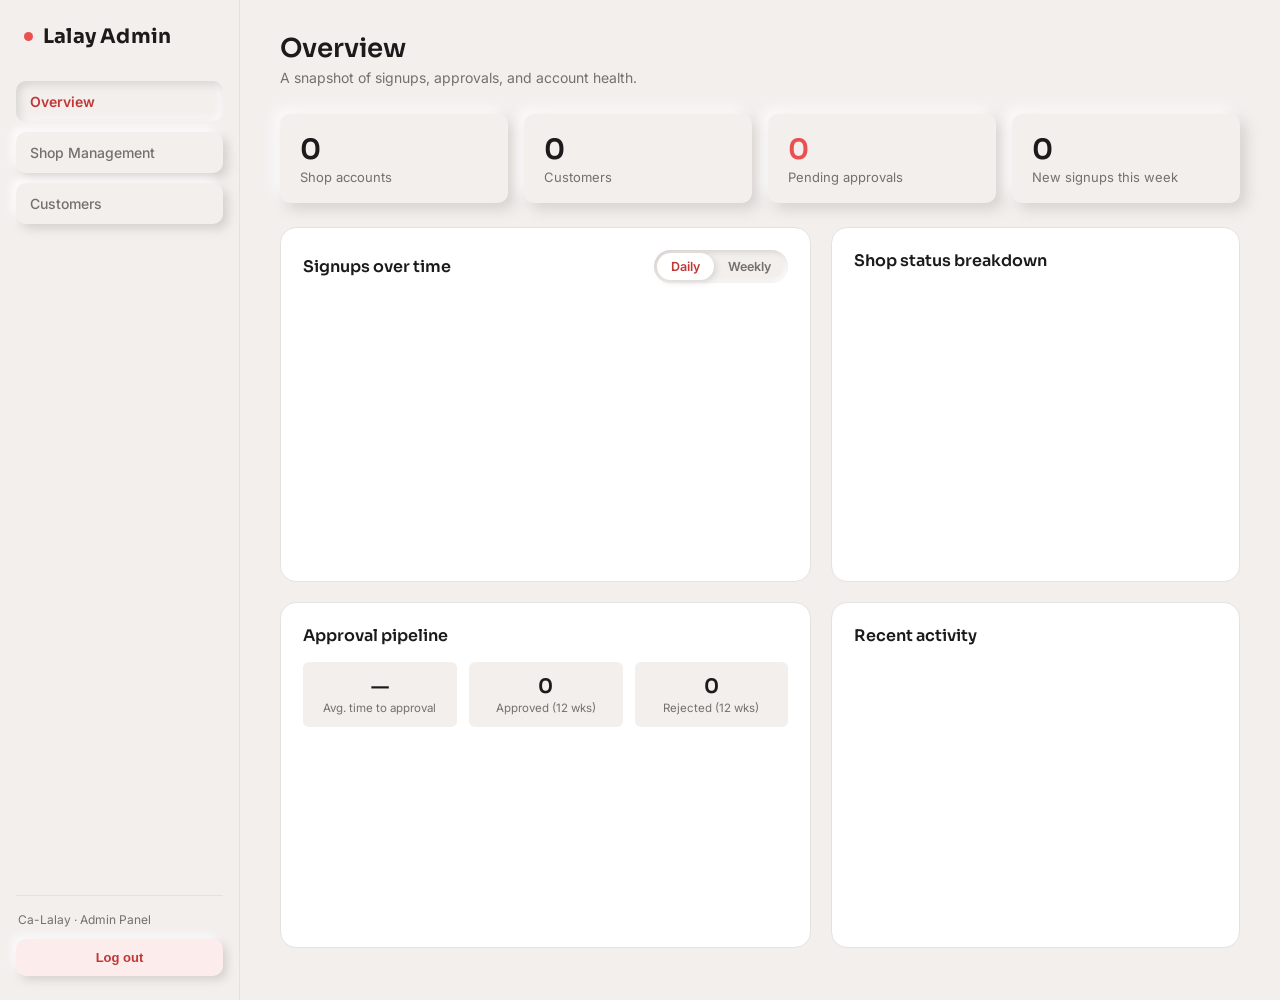
==== commit 7080a011: "added a overview page" ====
--- a/dashboard.html
+++ b/dashboard.html
@@ -10,6 +10,7 @@
       rel="stylesheet"
     />
     <link rel="stylesheet" href="css/style.css" />
+    <script src="https://cdn.jsdelivr.net/npm/chart.js@4/dist/chart.umd.min.js"></script>
   </head>
 
   <body>
@@ -21,9 +22,12 @@
         <ul class="nav-group">
           <li
             class="nav-item is-active"
-            data-view="shop"
-            onclick="setView('shop')"
+            data-view="overview"
+            onclick="setView('overview')"
           >
+            <span>Overview</span>
+          </li>
+          <li class="nav-item" data-view="shop" onclick="setView('shop')">
             <span>Shop Management</span>
             <span id="navPendingBadge" class="nav-badge hidden">0</span>
           </li>
@@ -46,15 +50,114 @@
       <main class="main">
         <div class="topbar">
           <div>
-            <h1 id="topbarTitle">Shop management</h1>
+            <h1 id="topbarTitle">Overview</h1>
             <p class="sub" id="topbarSub">
-              Review and manage shop owner and freelancer accounts.
+              A snapshot of signups, approvals, and account health.
             </p>
           </div>
         </div>
 
+        <!-- OVERVIEW VIEW -->
+        <section id="overviewView">
+          <div class="kpi-row">
+            <div class="kpi-card">
+              <span class="kpi-value" id="kpiShopAccounts">0</span>
+              <span class="kpi-label">Shop accounts</span>
+            </div>
+            <div class="kpi-card">
+              <span class="kpi-value" id="kpiCustomers">0</span>
+              <span class="kpi-label">Customers</span>
+            </div>
+            <div class="kpi-card accent">
+              <span class="kpi-value" id="kpiPending">0</span>
+              <span class="kpi-label">Pending approvals</span>
+            </div>
+            <div class="kpi-card">
+              <span class="kpi-value" id="kpiNewSignups">0</span>
+              <span class="kpi-label">New signups this week</span>
+            </div>
+          </div>
+
+          <div class="overview-grid">
+            <div class="panel-block">
+              <div class="panel-block-header">
+                <h2>Signups over time</h2>
+                <div class="toggle-group">
+                  <button
+                    type="button"
+                    class="toggle-btn is-active"
+                    data-range="daily"
+                    onclick="setSignupRange('daily')"
+                  >
+                    Daily
+                  </button>
+                  <button
+                    type="button"
+                    class="toggle-btn"
+                    data-range="weekly"
+                    onclick="setSignupRange('weekly')"
+                  >
+                    Weekly
+                  </button>
+                </div>
+              </div>
+              <div class="chart-wrap">
+                <canvas id="signupsChart"></canvas>
+              </div>
+            </div>
+
+            <div class="panel-block">
+              <div class="panel-block-header">
+                <h2>Shop status breakdown</h2>
+              </div>
+              <div class="chart-wrap">
+                <canvas id="statusChart"></canvas>
+              </div>
+            </div>
+          </div>
+
+          <div class="overview-grid">
+            <div class="panel-block">
+              <div class="panel-block-header">
+                <h2>Approval pipeline</h2>
+              </div>
+
+              <div class="pipeline-stats">
+                <div class="pipeline-stat">
+                  <span class="pipeline-value" id="avgApprovalTime">—</span>
+                  <span class="pipeline-label">Avg. time to approval</span>
+                </div>
+                <div class="pipeline-stat">
+                  <span class="pipeline-value" id="approvedCount">0</span>
+                  <span class="pipeline-label">Approved (12 wks)</span>
+                </div>
+                <div class="pipeline-stat">
+                  <span class="pipeline-value" id="rejectedCount">0</span>
+                  <span class="pipeline-label">Rejected (12 wks)</span>
+                </div>
+              </div>
+
+              <div class="chart-wrap chart-wrap-sm">
+                <canvas id="pipelineChart"></canvas>
+              </div>
+
+              <div id="agingAlert" class="aging-alert hidden">
+                <h3>Waiting longest for a decision</h3>
+                <ul id="agingList" class="aging-list"></ul>
+              </div>
+            </div>
+
+            <div class="panel-block">
+              <div class="panel-block-header">
+                <h2>Recent activity</h2>
+              </div>
+              <ul id="activityFeed" class="activity-feed"></ul>
+            </div>
+          </div>
+        </section>
+
         <!-- SHOP MANAGEMENT VIEW -->
-        <section id="shopView">
+        <section id="shopView" class="hidden">
           <div class="filter-row">
             <button
               type="button"
--- a/css/style.css
+++ b/css/style.css
@@ -468,6 +468,245 @@
   display: block;
 }
 
+/* =========================================================
+   OVERVIEW PAGE
+========================================================= */
+.kpi-row {
+  display: grid;
+  grid-template-columns: repeat(4, 1fr);
+  gap: 16px;
+  margin-bottom: 24px;
+}
+
+.kpi-card {
+  background: var(--surface);
+  border-radius: var(--radius-md);
+  padding: 18px 20px;
+  box-shadow:
+    6px 6px 14px var(--neu-dark),
+    -6px -6px 14px var(--neu-light);
+}
+
+.kpi-value {
+  font-family: var(--font-display);
+  font-size: 28px;
+  font-weight: 600;
+  display: block;
+  color: var(--ink);
+}
+
+.kpi-card.accent .kpi-value {
+  color: var(--red);
+}
+
+.kpi-label {
+  font-size: 13px;
+  color: var(--muted);
+  margin-top: 2px;
+  display: block;
+}
+
+.overview-grid {
+  display: grid;
+  grid-template-columns: 1.3fr 1fr;
+  gap: 20px;
+  margin-bottom: 20px;
+}
+
+.panel-block {
+  background: var(--white);
+  border: 1px solid var(--border);
+  border-radius: var(--radius-lg);
+  padding: 22px;
+}
+
+.panel-block-header {
+  display: flex;
+  align-items: center;
+  justify-content: space-between;
+  gap: 12px;
+  margin-bottom: 16px;
+}
+
+.panel-block-header h2 {
+  font-family: var(--font-display);
+  font-size: 16px;
+  font-weight: 600;
+  margin: 0;
+}
+
+.chart-wrap {
+  position: relative;
+  height: 260px;
+}
+
+.chart-wrap-sm {
+  height: 180px;
+}
+
+.toggle-group {
+  display: flex;
+  background: var(--surface);
+  border-radius: 100px;
+  padding: 3px;
+  box-shadow:
+    inset 2px 2px 5px var(--neu-dark),
+    inset -2px -2px 5px var(--neu-light);
+  flex-shrink: 0;
+}
+
+.toggle-btn {
+  border: none;
+  background: transparent;
+  padding: 6px 14px;
+  border-radius: 100px;
+  font-size: 12.5px;
+  font-weight: 600;
+  color: var(--muted);
+  cursor: pointer;
+  font-family: var(--font-body);
+}
+
+.toggle-btn.is-active {
+  background: var(--white);
+  color: var(--red-dark);
+  box-shadow: 2px 2px 6px var(--neu-dark);
+}
+
+.pipeline-stats {
+  display: grid;
+  grid-template-columns: repeat(3, 1fr);
+  gap: 12px;
+  margin-bottom: 18px;
+}
+
+.pipeline-stat {
+  text-align: center;
+  padding: 12px 8px;
+  background: var(--surface);
+  border-radius: var(--radius-sm);
+}
+
+.pipeline-value {
+  font-family: var(--font-display);
+  font-size: 20px;
+  font-weight: 600;
+  display: block;
+  color: var(--ink);
+}
+
+.pipeline-label {
+  font-size: 11.5px;
+  color: var(--muted);
+  display: block;
+  margin-top: 2px;
+}
+
+.aging-alert {
+  margin-top: 18px;
+  padding-top: 16px;
+  border-top: 1px solid var(--border);
+}
+
+.aging-alert h3 {
+  font-size: 13px;
+  font-weight: 600;
+  margin: 0 0 10px;
+  color: var(--red-dark);
+}
+
+.aging-list {
+  list-style: none;
+  margin: 0;
+  padding: 0;
+  display: grid;
+  gap: 8px;
+}
+
+.aging-list li {
+  display: flex;
+  align-items: center;
+  justify-content: space-between;
+  gap: 10px;
+  padding: 8px 12px;
+  background: var(--red-soft);
+  border-radius: var(--radius-sm);
+  font-size: 13px;
+}
+
+.aging-days {
+  color: var(--red-dark);
+  font-weight: 600;
+  font-size: 12px;
+  white-space: nowrap;
+}
+
+.aging-review {
+  background: var(--red);
+  color: var(--white);
+  border: none;
+  padding: 5px 12px;
+  border-radius: 100px;
+  font-size: 12px;
+  font-weight: 600;
+  cursor: pointer;
+  flex-shrink: 0;
+}
+
+.aging-review:hover {
+  background: var(--red-dark);
+}
+
+.activity-feed {
+  list-style: none;
+  margin: 0;
+  padding: 0;
+  display: grid;
+  gap: 14px;
+  max-height: 360px;
+  overflow-y: auto;
+}
+
+.activity-item {
+  display: flex;
+  align-items: flex-start;
+  gap: 10px;
+}
+
+.activity-icon {
+  width: 28px;
+  height: 28px;
+  border-radius: 50%;
+  display: flex;
+  align-items: center;
+  justify-content: center;
+  font-size: 13px;
+  font-weight: 700;
+  flex-shrink: 0;
+  color: var(--white);
+}
+
+.activity-signup .activity-icon {
+  background: var(--slate);
+}
+.activity-approved .activity-icon {
+  background: var(--green);
+}
+.activity-rejected .activity-icon {
+  background: var(--red);
+}
+
+.activity-text {
+  font-size: 13.5px;
+  margin: 0;
+  color: var(--ink);
+}
+
+.activity-time {
+  font-size: 12px;
+  color: var(--muted);
+}
+
 /* SEARCH */
 .toolbar {
   margin-bottom: 18px;
@@ -1027,6 +1266,12 @@
   .filter-row {
     grid-template-columns: repeat(2, 1fr);
   }
+  .kpi-row {
+    grid-template-columns: repeat(2, 1fr);
+  }
+  .overview-grid {
+    grid-template-columns: 1fr;
+  }
 }
 
 @media (max-width: 640px) {
@@ -1053,6 +1298,35 @@
     font-size: 22px;
   }
 
+  .kpi-row {
+    grid-template-columns: repeat(2, 1fr);
+    gap: 10px;
+    margin-bottom: 20px;
+  }
+  .kpi-card {
+    padding: 14px 16px;
+  }
+  .kpi-value {
+    font-size: 22px;
+  }
+
+  .panel-block {
+    padding: 16px;
+  }
+  .chart-wrap {
+    height: 220px;
+  }
+  .chart-wrap-sm {
+    height: 160px;
+  }
+  .pipeline-stats {
+    grid-template-columns: repeat(3, 1fr);
+    gap: 8px;
+  }
+  .pipeline-value {
+    font-size: 16px;
+  }
+
   .search-input {
     max-width: 100%;
   }
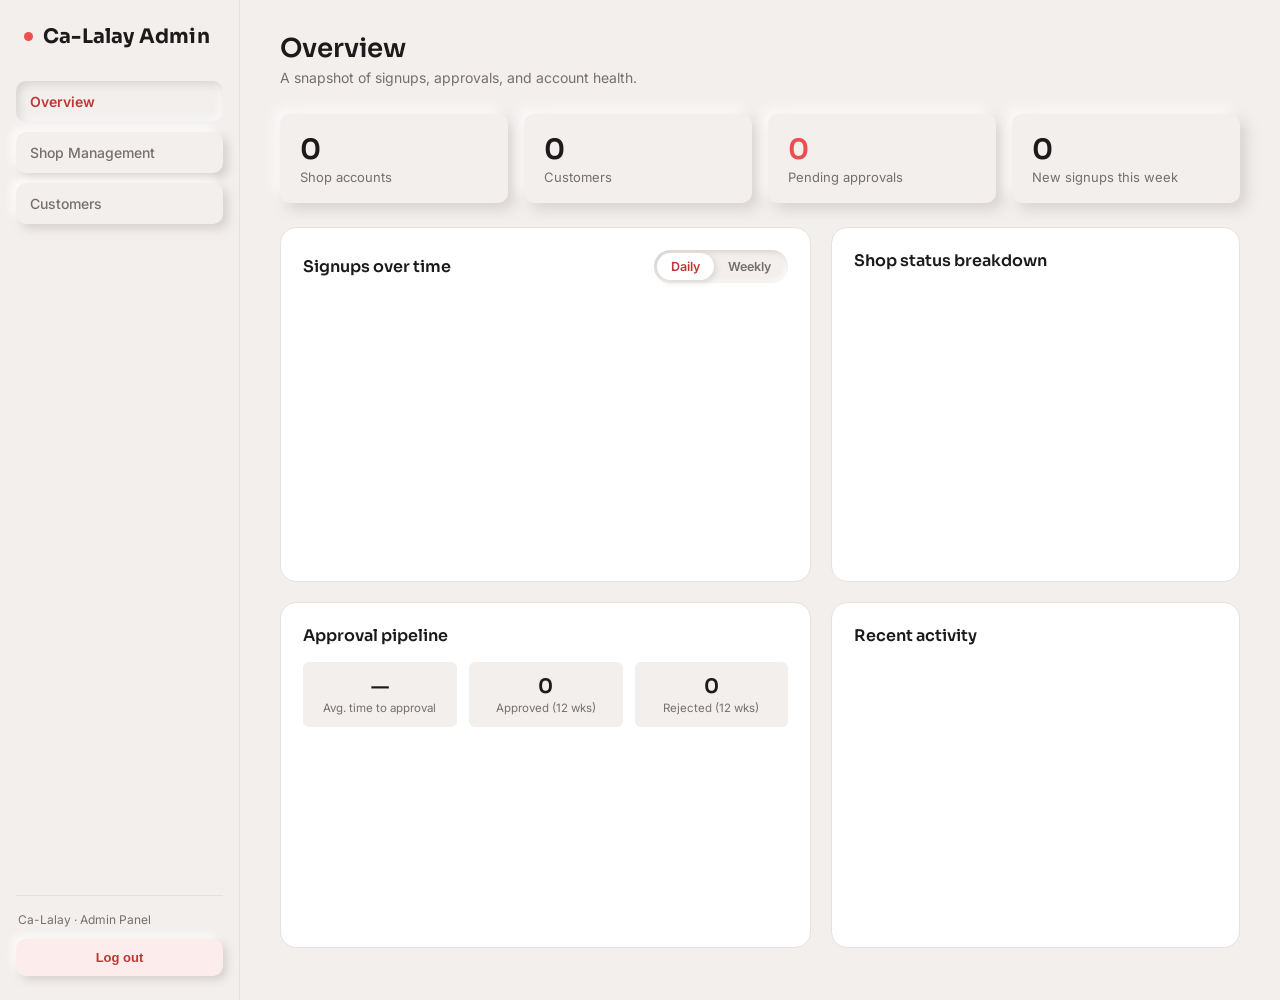
==== commit 56cd1088: "updated web" ====
--- a/dashboard.html
+++ b/dashboard.html
@@ -17,7 +17,7 @@
     <div class="shell">
       <!-- SIDEBAR -->
       <aside class="sidebar">
-        <div class="brand-mark"><span class="dot"></span> Lalay Admin</div>
+        <div class="brand-mark"><span class="dot"></span> Ca-Lalay Admin</div>
 
         <ul class="nav-group">
           <li
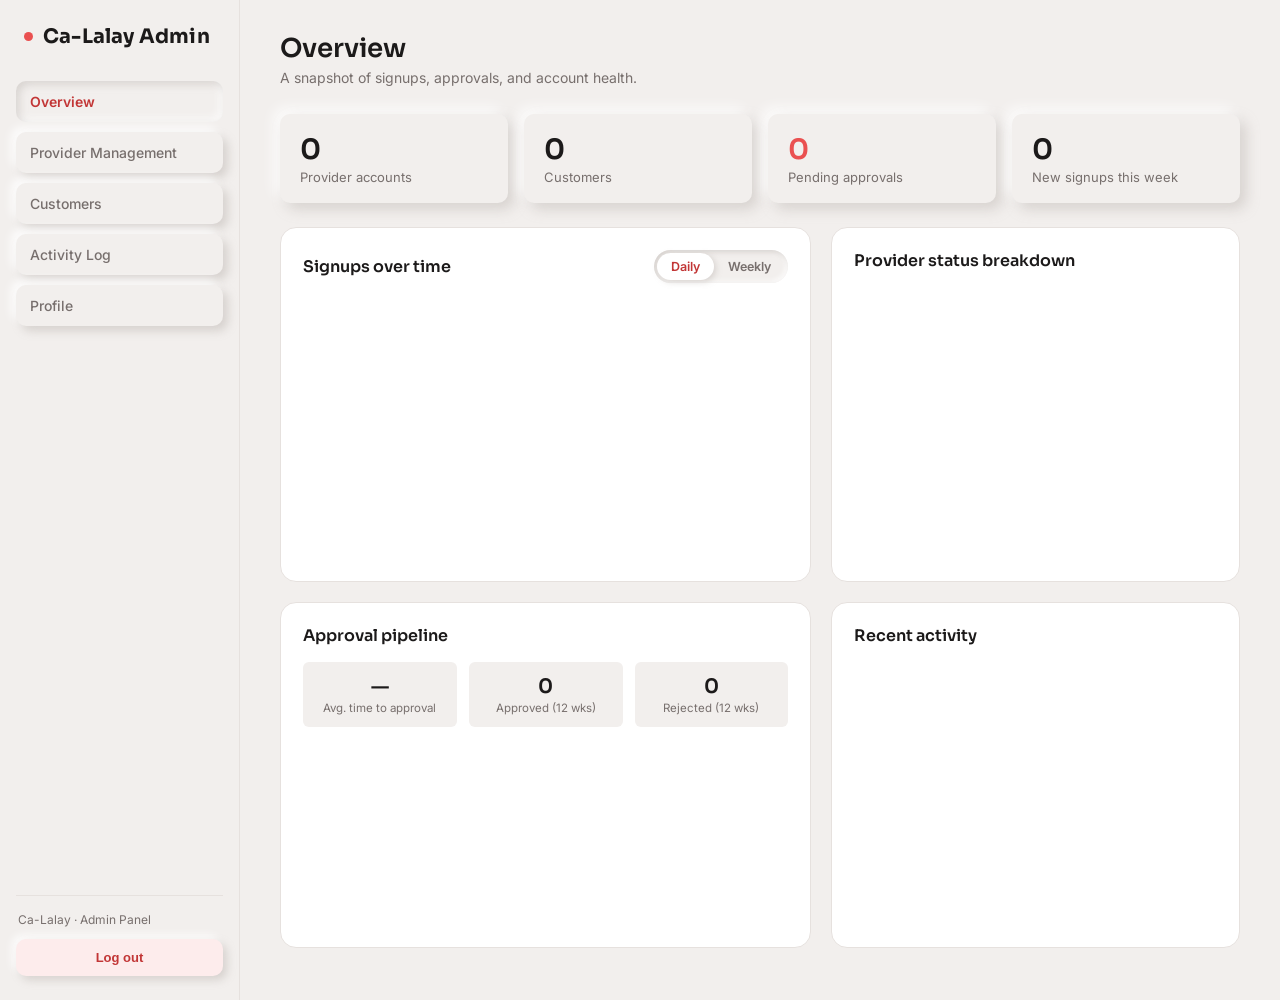
==== commit 30ae1066: "FEATURES: ACTIVITY LOG, PROFILE PAGE, CHANGE PASSWORD" ====
--- a/dashboard.html
+++ b/dashboard.html
@@ -28,7 +28,7 @@
             <span>Overview</span>
           </li>
           <li class="nav-item" data-view="shop" onclick="setView('shop')">
-            <span>Shop Management</span>
+            <span>Provider Management</span>
             <span id="navPendingBadge" class="nav-badge hidden">0</span>
           </li>
           <li
@@ -38,6 +38,17 @@
           >
             <span>Customers</span>
           </li>
+          <li
+            class="nav-item"
+            data-view="activitylog"
+            onclick="setView('activitylog')"
+          >
+            <span>Activity Log</span>
+          </li>
+          <!-- PROFILE -->
+          <li class="nav-item" onclick="window.location.href = 'profile.html'">
+            <span>Profile</span>
+          </li>
         </ul>
 
         <div class="sidebar-foot">
@@ -62,7 +73,7 @@
           <div class="kpi-row">
             <div class="kpi-card">
               <span class="kpi-value" id="kpiShopAccounts">0</span>
-              <span class="kpi-label">Shop accounts</span>
+              <span class="kpi-label">Provider accounts</span>
             </div>
             <div class="kpi-card">
               <span class="kpi-value" id="kpiCustomers">0</span>
@@ -108,7 +119,7 @@
 
             <div class="panel-block">
               <div class="panel-block-header">
-                <h2>Shop status breakdown</h2>
+                <h2>Provider status breakdown</h2>
               </div>
               <div class="chart-wrap">
                 <canvas id="statusChart"></canvas>
@@ -166,7 +177,7 @@
               onclick="setShopFilter('all')"
             >
               <span class="filter-value" id="countAllValue">0</span>
-              <span class="filter-label">All accounts</span>
+              <span class="filter-label">All shops and freelancers</span>
             </button>
             <button
               type="button"
@@ -211,7 +222,7 @@
               id="searchInput"
               class="search-input"
               type="text"
-              placeholder="Search by shop name or email…"
+              placeholder="Search by provider name or email…"
             />
           </div>
 
@@ -232,6 +243,26 @@
               No accounts match this view.
             </div>
           </div>
+
+          <div id="shopPagination" class="pagination hidden">
+            <button
+              type="button"
+              id="shopPrevBtn"
+              class="pagination-btn"
+              onclick="shopPrevPage()"
+            >
+              Previous
+            </button>
+            <span id="shopPageInfo" class="pagination-info">Page 1 of 1</span>
+            <button
+              type="button"
+              id="shopNextBtn"
+              class="pagination-btn"
+              onclick="shopNextPage()"
+            >
+              Next
+            </button>
+          </div>
         </section>
 
         <!-- CUSTOMERS VIEW -->
@@ -261,6 +292,114 @@
             <div id="customerEmptyState" class="empty-state hidden">
               No customers match your search.
             </div>
+          </div>
+
+          <div id="customerPagination" class="pagination hidden">
+            <button
+              type="button"
+              id="customerPrevBtn"
+              class="pagination-btn"
+              onclick="customerPrevPage()"
+            >
+              Previous
+            </button>
+            <span id="customerPageInfo" class="pagination-info"
+              >Page 1 of 1</span
+            >
+            <button
+              type="button"
+              id="customerNextBtn"
+              class="pagination-btn"
+              onclick="customerNextPage()"
+            >
+              Next
+            </button>
+          </div>
+        </section>
+
+        <!-- ACTIVITY LOG VIEW -->
+        <section id="activityLogView" class="hidden">
+          <div class="filter-row">
+            <button
+              type="button"
+              class="filter-card is-active"
+              data-filter="all"
+              onclick="setLogFilter('all')"
+            >
+              <span class="filter-value" id="logCountAllValue">0</span>
+              <span class="filter-label">All actions</span>
+            </button>
+            <button
+              type="button"
+              class="filter-card"
+              data-filter="APPROVED_SHOP"
+              onclick="setLogFilter('APPROVED_SHOP')"
+            >
+              <span class="filter-value" id="logCountApprovedValue">0</span>
+              <span class="filter-label">Approved</span>
+            </button>
+            <button
+              type="button"
+              class="filter-card"
+              data-filter="REJECTED_SHOP"
+              onclick="setLogFilter('REJECTED_SHOP')"
+            >
+              <span class="filter-value" id="logCountRejectedValue">0</span>
+              <span class="filter-label">Rejected</span>
+            </button>
+          </div>
+
+          <div
+            class="toolbar"
+            style="display: flex; gap: 10px; align-items: center"
+          >
+            <input
+              id="logSearchInput"
+              class="search-input"
+              type="text"
+              placeholder="Search by provider name or reason…"
+            />
+            <button type="button" id="printLogBtn" class="btn-secondary">
+              Print
+            </button>
+          </div>
+
+          <div class="table-card">
+            <table>
+              <thead>
+                <tr>
+                  <th>Date &amp; Time</th>
+                  <th>Action</th>
+                  <th>Shop</th>
+                  <th>Reason</th>
+                </tr>
+              </thead>
+              <tbody id="activityLogTableBody"></tbody>
+            </table>
+
+            <div id="activityLogEmptyState" class="empty-state hidden">
+              No activity logged yet.
+            </div>
+          </div>
+
+          <div id="logPagination" class="pagination hidden">
+            <button
+              type="button"
+              id="logPrevBtn"
+              class="pagination-btn"
+              onclick="logPrevPage()"
+            >
+              Previous
+            </button>
+            <span id="logPageInfo" class="pagination-info">Page 1 of 1</span>
+            <button
+              type="button"
+              id="logNextBtn"
+              class="pagination-btn"
+              onclick="logNextPage()"
+            >
+              Next
+            </button>
           </div>
         </section>
       </main>
@@ -316,6 +455,53 @@
       </div>
     </div>
 
+    <!-- LOG DATE RANGE MODAL (print) -->
+    <div id="logDateRangeModal" class="reason-overlay hidden">
+      <div class="reason-modal">
+        <h3>Print activity log</h3>
+        <p class="confirm-message">
+          Leave both dates blank to print everything currently shown, or set a
+          range to limit the printout.
+        </p>
+
+        <label
+          for="logStartDate"
+          style="display: block; font-size: 13px; margin-bottom: 4px"
+          >Start date</label
+        >
+        <input
+          type="date"
+          id="logStartDate"
+          style="width: 100%; margin-bottom: 12px"
+        />
+
+        <label
+          for="logEndDate"
+          style="display: block; font-size: 13px; margin-bottom: 4px"
+          >End date</label
+        >
+        <input
+          type="date"
+          id="logEndDate"
+          style="width: 100%; margin-bottom: 12px"
+        />
+
+        <p id="logDateRangeError" class="error-msg hidden"></p>
+
+        <div class="reason-actions">
+          <button id="logDateRangeCancelBtn" class="btn-secondary">
+            Cancel
+          </button>
+          <button
+            id="logDateRangeConfirmBtn"
+            class="btn-primary reason-confirm"
+          >
+            Print
+          </button>
+        </div>
+      </div>
+    </div>
+
     <script type="module" src="js/authCheck.js"></script>
     <script type="module" src="js/dashboard.js"></script>
   </body>
--- a/css/style.css
+++ b/css/style.css
@@ -877,6 +877,50 @@
   font-size: 14px;
 }
 
+.pagination {
+  display: flex;
+  align-items: center;
+  justify-content: center;
+  gap: 16px;
+  margin-top: 16px;
+}
+
+.pagination-btn {
+  background: var(--surface);
+  border: none;
+  color: var(--ink);
+  padding: 8px 16px;
+  border-radius: var(--radius-sm);
+  font-size: 13px;
+  font-weight: 600;
+  font-family: var(--font-body);
+  cursor: pointer;
+  box-shadow:
+    4px 4px 9px var(--neu-dark),
+    -4px -4px 9px var(--neu-light);
+  transition:
+    box-shadow 0.15s ease,
+    opacity 0.15s ease;
+}
+
+.pagination-btn:hover:not(:disabled) {
+  box-shadow:
+    inset 3px 3px 7px var(--neu-dark),
+    inset -3px -3px 7px var(--neu-light);
+}
+
+.pagination-btn:disabled {
+  opacity: 0.45;
+  cursor: default;
+  box-shadow: none;
+}
+
+.pagination-info {
+  font-size: 13px;
+  color: var(--muted);
+  font-weight: 500;
+}
+
 /* =========================================================
    DETAIL PANEL (slide-in)
 ========================================================= */
@@ -990,6 +1034,12 @@
   margin-bottom: 10px;
 }
 
+.doc-grid {
+  display: grid;
+  grid-template-columns: repeat(3, 1fr);
+  gap: 10px;
+}
+
 .doc-thumb {
   position: relative;
   display: block;
@@ -1005,7 +1055,7 @@
 .doc-thumb img {
   display: block;
   width: 100%;
-  height: 160px;
+  height: 100px;
   object-fit: cover;
 }
 
@@ -1352,8 +1402,12 @@
     flex: 1 1 100%;
   }
 
+  .doc-grid {
+    grid-template-columns: repeat(3, 1fr);
+    gap: 6px;
+  }
   .doc-thumb img {
-    height: 130px;
+    height: 72px;
   }
 
   .reason-modal {
